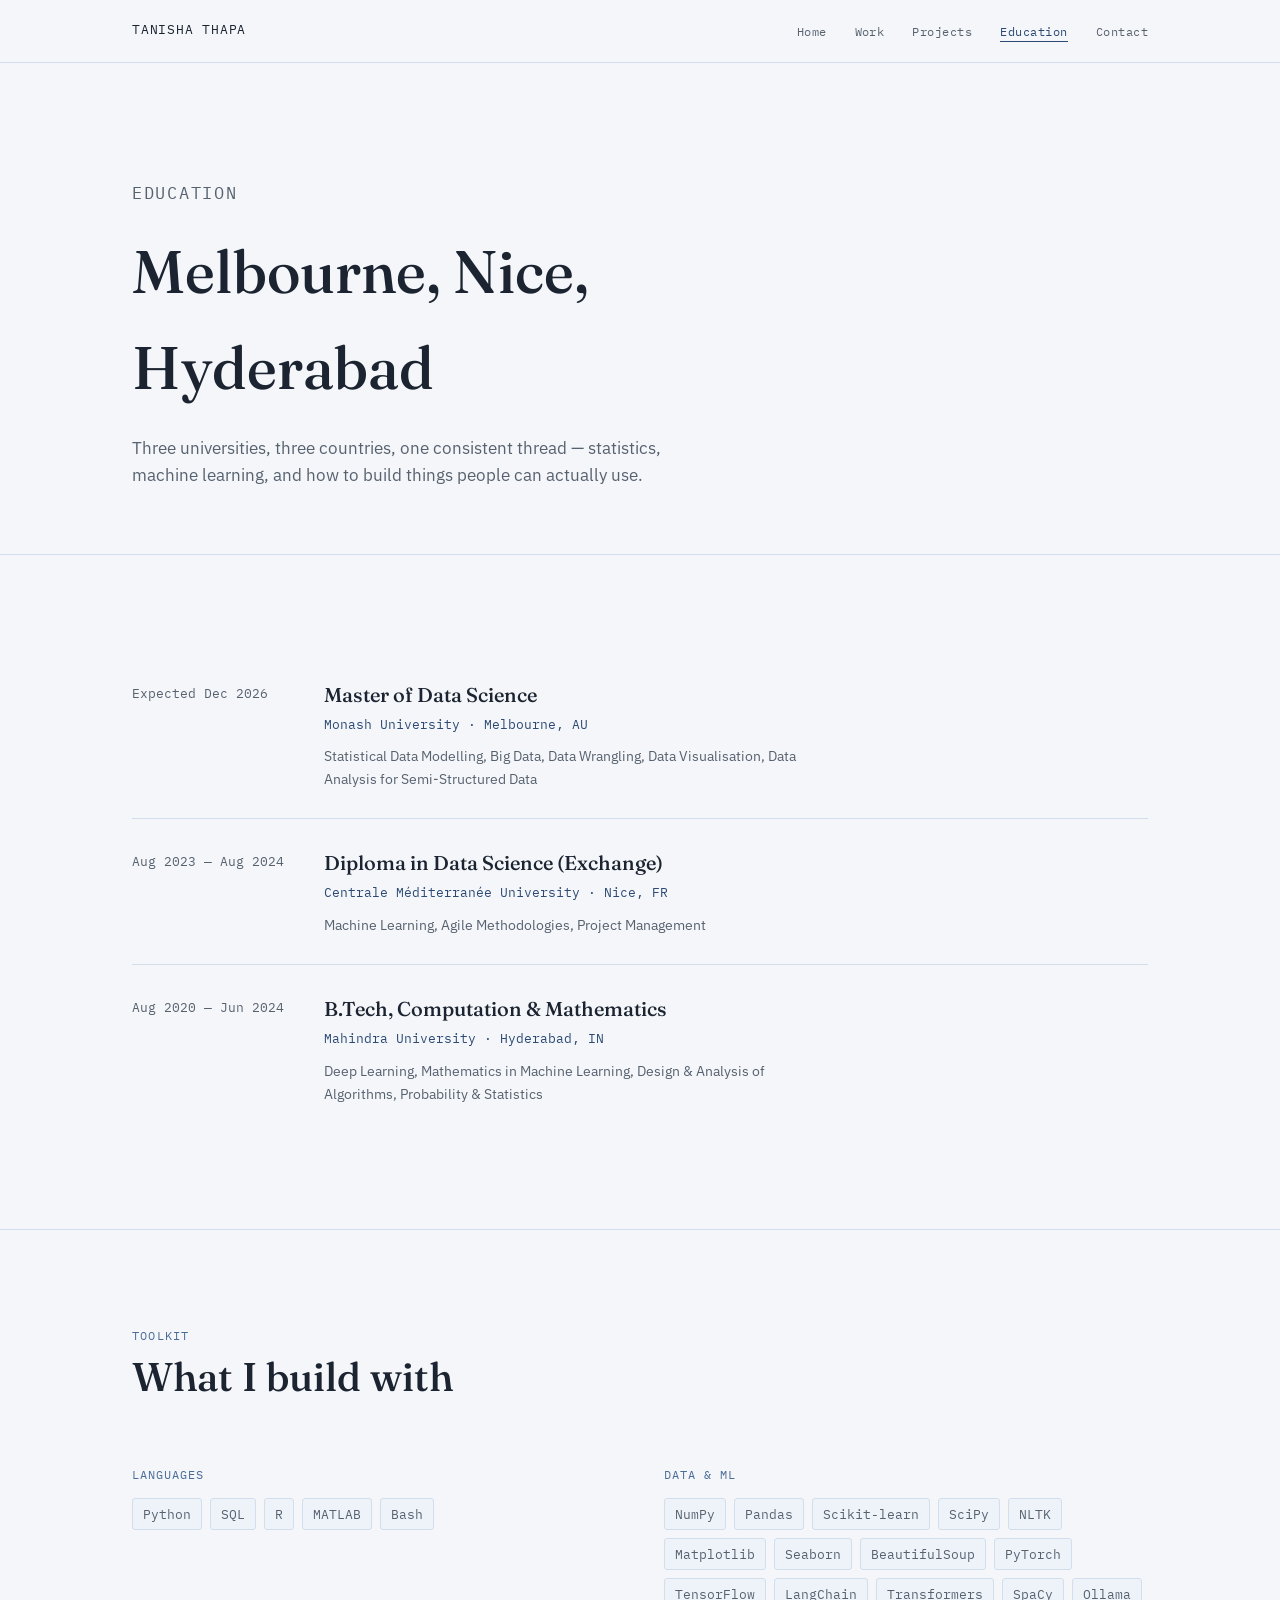
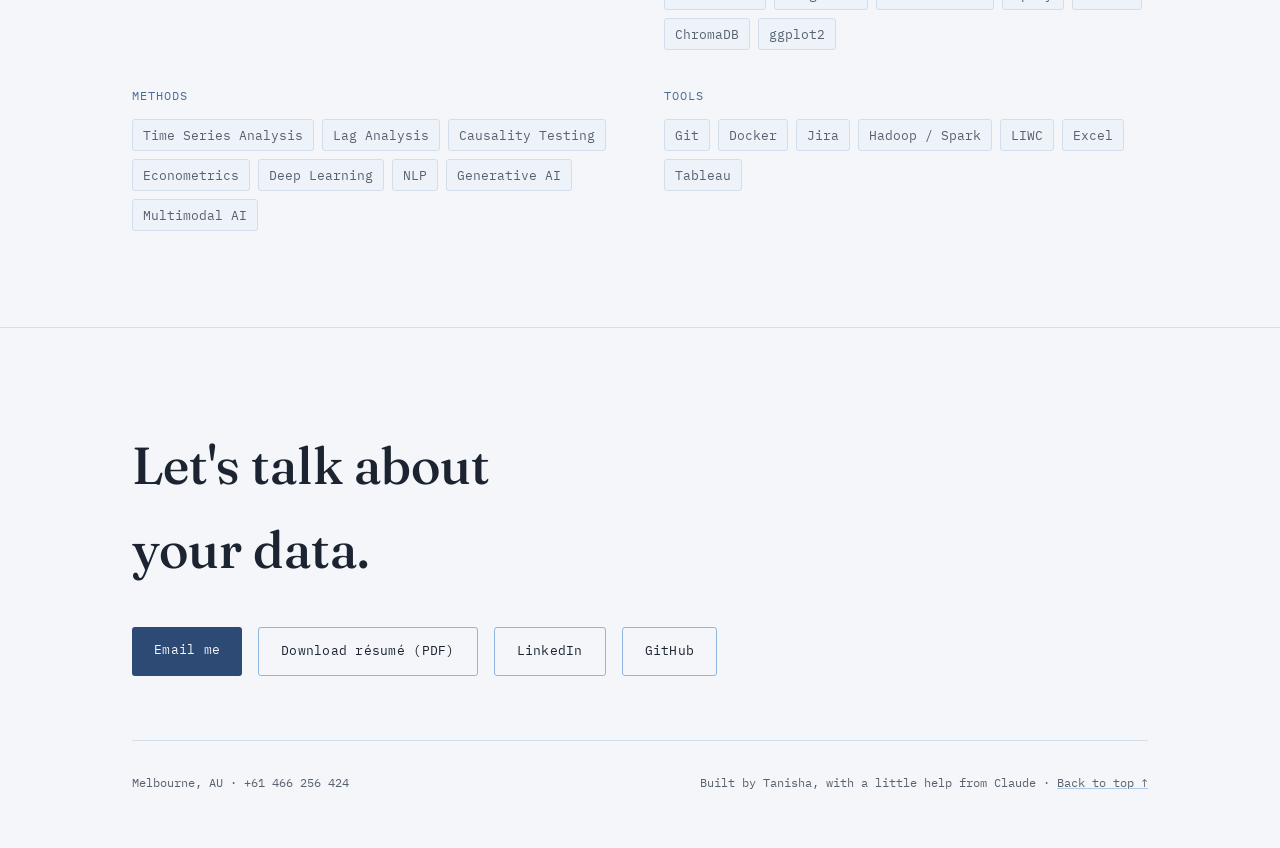
==== education.html @ 38a28767 "we makin changes" ====
<!DOCTYPE html>
<html lang="en">
<head>
<meta charset="UTF-8">
<meta name="viewport" content="width=device-width, initial-scale=1.0">
<title>Education — Tanisha Thapa</title>
<meta name="description" content="Education and technical toolkit of Tanisha Thapa: Monash University, Centrale Méditerranée University, and Mahindra University.">
<link rel="stylesheet" href="styles.css">
</head>
<body>

<header class="nav">
  <div class="nav-inner">
    <a href="index.html" class="nav-name">TANISHA THAPA</a>
    <ul class="nav-links">
      <li><a href="index.html">Home</a></li>
      <li><a href="work.html">Work</a></li>
      <li><a href="projects.html">Projects</a></li>
      <li><a href="education.html" class="active">Education</a></li>
      <li><a href="#contact">Contact</a></li>
    </ul>
  </div>
</header>

<main>

  <div class="page-header">
    <div class="wrap">
      <p class="section-tag reveal">Education</p>
      <h1 class="reveal">Melbourne, Nice, Hyderabad</h1>
      <p class="reveal">Three universities, three countries, one consistent thread — statistics, machine learning, and how to build things people can actually use.</p>
    </div>
  </div>

  <section style="border-top:none;">
    <div class="wrap">

      <div class="edu-item reveal">
        <div class="edu-dates">Expected Dec 2026</div>
        <div>
          <div class="edu-degree">Master of Data Science</div>
          <div class="edu-school">Monash University · Melbourne, AU</div>
          <p class="edu-courses">Statistical Data Modelling, Big Data, Data Wrangling, Data Visualisation, Data Analysis for Semi-Structured Data</p>
        </div>
      </div>

      <div class="edu-item reveal">
        <div class="edu-dates">Aug 2023 — Aug 2024</div>
        <div>
          <div class="edu-degree">Diploma in Data Science (Exchange)</div>
          <div class="edu-school">Centrale Méditerranée University · Nice, FR</div>
          <p class="edu-courses">Machine Learning, Agile Methodologies, Project Management</p>
        </div>
      </div>

      <div class="edu-item reveal">
        <div class="edu-dates">Aug 2020 — Jun 2024</div>
        <div>
          <div class="edu-degree">B.Tech, Computation &amp; Mathematics</div>
          <div class="edu-school">Mahindra University · Hyderabad, IN</div>
          <p class="edu-courses">Deep Learning, Mathematics in Machine Learning, Design &amp; Analysis of Algorithms, Probability &amp; Statistics</p>
        </div>
      </div>

    </div>
  </section>

  <section>
    <div class="wrap">
      <div class="section-head reveal">
        <div>
          <p class="section-tag">Toolkit</p>
          <h2 class="section-title">What I build with</h2>
        </div>
      </div>

      <div class="skill-groups reveal">
        <div>
          <p class="skill-group-title">Languages</p>
          <div class="tags">
            <span class="tag">Python</span><span class="tag">SQL</span><span class="tag">R</span><span class="tag">MATLAB</span><span class="tag">Bash</span>
          </div>
        </div>
        <div>
          <p class="skill-group-title">Data &amp; ML</p>
          <div class="tags">
            <span class="tag">NumPy</span><span class="tag">Pandas</span><span class="tag">Scikit-learn</span><span class="tag">SciPy</span><span class="tag">NLTK</span><span class="tag">Matplotlib</span><span class="tag">Seaborn</span><span class="tag">BeautifulSoup</span><span class="tag">PyTorch</span><span class="tag">TensorFlow</span><span class="tag">LangChain</span><span class="tag">Transformers</span><span class="tag">SpaCy</span><span class="tag">Ollama</span><span class="tag">ChromaDB</span><span class="tag">ggplot2</span>
          </div>
        </div>
        <div>
          <p class="skill-group-title">Methods</p>
          <div class="tags">
            <span class="tag">Time Series Analysis</span><span class="tag">Lag Analysis</span><span class="tag">Causality Testing</span><span class="tag">Econometrics</span><span class="tag">Deep Learning</span><span class="tag">NLP</span><span class="tag">Generative AI</span><span class="tag">Multimodal AI</span>
          </div>
        </div>
        <div>
          <p class="skill-group-title">Tools</p>
          <div class="tags">
            <span class="tag">Git</span><span class="tag">Docker</span><span class="tag">Jira</span><span class="tag">Hadoop / Spark</span><span class="tag">LIWC</span><span class="tag">Excel</span><span class="tag">Tableau</span>
          </div>
        </div>
      </div>
    </div>
  </section>

  <footer id="contact">
    <div class="wrap">
      <h2 class="footer-headline reveal">Let's talk about your data.</h2>
      <div class="footer-actions reveal">
        <a class="btn btn-primary" href="mailto:ttha0043@student.monash.edu">Email me</a>
        <a class="btn btn-ghost" href="Tanisha_Thapa_Resume.pdf" download>Download résumé (PDF)</a>
        <a class="btn btn-ghost" href="https://www.linkedin.com/in/tanisha-thapa-26b1b5231/" target="_blank" rel="noopener">LinkedIn</a>
        <a class="btn btn-ghost" href="https://github.com/dead-phoenix" target="_blank" rel="noopener">GitHub</a>
      </div>
      <div class="footer-bottom">
        <span>Melbourne, AU · +61 466 256 424</span>
        <span>Built by Tanisha, with a little help from Claude · <a href="#top">Back to top ↑</a></span>
      </div>
    </div>
  </footer>

</main>

<script src="script.js"></script>
</body>
</html>
---- styles.css ----
@import url('https://fonts.googleapis.com/css2?family=Fraunces:ital,opsz,wght@0,9..144,400;0,9..144,500;0,9..144,600;1,9..144,500&family=IBM+Plex+Sans:wght@400;500;600&family=IBM+Plex+Mono:wght@400;500&display=swap');

:root{
  --paper:#F4F6FA;
  --paper-dim:#E6EDF6;
  --card:#EEF3FA;
  --ink:#1B2430;
  --ink-soft:#57626F;
  --line:#D2DEEC;
  --signal:#2C4A73;
  --signal-soft:#4A6C99;
  --pastel:#AFCBEC;
  --pastel-deep:#8FB6E0;
  --amber:#C4791E;
  --amber-soft:#D99A46;
  --font-display:'Fraunces', serif;
  --font-body:'IBM Plex Sans', sans-serif;
  --font-mono:'IBM Plex Mono', monospace;
}

*{box-sizing:border-box; margin:0; padding:0;}
html{scroll-behavior:smooth;}
@media (prefers-reduced-motion: reduce){
  html{scroll-behavior:auto;}
  *{animation-duration:0.01ms !important; animation-iteration-count:1 !important; transition-duration:0.01ms !important;}
}

body{
  background:var(--paper);
  color:var(--ink);
  font-family:var(--font-body);
  line-height:1.6;
  -webkit-font-smoothing:antialiased;
  overflow-x:hidden;
}
a{color:inherit;}
.wrap{max-width:1080px; margin:0 auto; padding:0 32px;}

/* ---------- NAV ---------- */
header.nav{
  position:fixed; top:0; left:0; right:0; z-index:100;
  background:rgba(244,246,250,0.86);
  backdrop-filter:blur(8px);
  border-bottom:1px solid var(--line);
}
.nav-inner{
  max-width:1080px; margin:0 auto; padding:18px 32px;
  display:flex; align-items:center; justify-content:space-between;
}
.nav-name{
  font-family:var(--font-mono); font-size:13px; letter-spacing:0.06em; text-decoration:none;
}
.nav-links{display:flex; gap:28px; list-style:none;}
.nav-links a{
  font-family:var(--font-mono); font-size:12px; letter-spacing:0.04em;
  text-decoration:none; color:var(--ink-soft); position:relative; padding-bottom:3px;
}
.nav-links a:hover, .nav-links a:focus-visible{color:var(--signal);}
.nav-links a.active{color:var(--signal);}
.nav-links a::after{
  content:''; position:absolute; left:0; right:0; bottom:0; height:1px;
  background:var(--signal); transform:scaleX(0); transform-origin:left; transition:transform .25s ease;
}
.nav-links a:hover::after, .nav-links a.active::after{transform:scaleX(1);}
@media (max-width:680px){ .nav-links{gap:16px;} .nav-links li:nth-child(4){display:none;} }
@media (max-width:520px){ .nav-links li:nth-child(3){display:none;} }

/* ---------- HERO ---------- */
.hero{padding:168px 0 80px; position:relative;}
.eyebrow{
  font-family:var(--font-mono); font-size:12px; letter-spacing:0.12em; text-transform:uppercase;
  color:var(--signal-soft); margin-bottom:20px; display:flex; align-items:center; gap:10px;
}
.eyebrow::before{content:''; width:22px; height:1px; background:var(--signal-soft); display:inline-block;}
h1.headline{
  font-family:var(--font-display); font-weight:500; font-size:clamp(40px, 7vw, 78px);
  line-height:1.03; letter-spacing:-0.01em; max-width:16ch;
}
h1.headline em{font-style:italic; font-weight:500; color:var(--signal);}
.hero-sub{margin-top:28px; max-width:52ch; font-size:18px; color:var(--ink-soft);}
.hero-meta{
  margin-top:40px; display:flex; flex-wrap:wrap; gap:10px 28px;
  font-family:var(--font-mono); font-size:13px; color:var(--ink-soft);
}
.hero-meta span{display:flex; align-items:center; gap:8px;}
.hero-meta a{color:var(--signal); text-decoration:underline; text-decoration-color:var(--pastel); text-underline-offset:3px;}
.hero-meta a:hover{text-decoration-color:var(--signal);}

.signal-line{margin-top:64px; width:100%; height:auto; display:block;}
.signal-line path{
  fill:none; stroke:var(--signal); stroke-width:1.6; stroke-linecap:round; stroke-linejoin:round;
  stroke-dasharray:1400; stroke-dashoffset:1400; animation:draw 2.4s ease forwards .3s;
}
.signal-line .seam{fill:var(--pastel-deep); opacity:0; animation:fadeIn .6s ease forwards;}
@keyframes draw{ to{stroke-dashoffset:0;} }
@keyframes fadeIn{ to{opacity:1;} }

/* ---------- PAGE HEADER (for non-home pages) ---------- */
.page-header{padding:160px 0 64px; border-bottom:1px solid var(--line);}
.page-header .section-tag{margin-bottom:16px;}
.page-header h1{
  font-family:var(--font-display); font-weight:500; font-size:clamp(36px, 6vw, 60px); max-width:18ch;
}
.page-header p{margin-top:20px; max-width:56ch; color:var(--ink-soft); font-size:17px;}

/* ---------- SECTION SCAFFOLDING ---------- */
section{padding:96px 0; border-top:1px solid var(--line);}
section:first-of-type{border-top:none;}
.section-head{
  display:flex; justify-content:space-between; align-items:baseline; flex-wrap:wrap;
  gap:12px; margin-bottom:56px;
}
.section-tag{
  font-family:var(--font-mono); font-size:12px; letter-spacing:0.1em; text-transform:uppercase;
  color:var(--signal-soft);
}
.section-title{font-family:var(--font-display); font-size:clamp(28px, 3.4vw, 40px); font-weight:500;}
.section-note{
  font-family:var(--font-mono); font-size:12.5px; color:var(--ink-soft); max-width:32ch; text-align:right;
}
@media (max-width:680px){ .section-note{text-align:left;} }

.reveal{opacity:0; transform:translateY(18px); transition:opacity .6s ease, transform .6s ease;}
.reveal.in{opacity:1; transform:translateY(0);}

/* ---------- TEASER CARDS (home page) ---------- */
.teaser-grid{
  display:grid; grid-template-columns:repeat(3,1fr); gap:1px;
  background:var(--line); border:1px solid var(--line);
}
@media (max-width:800px){ .teaser-grid{grid-template-columns:1fr;} }
.teaser-card{
  background:var(--paper); padding:36px 28px; display:flex; flex-direction:column;
  min-height:240px; text-decoration:none; color:var(--ink); transition:background .2s ease;
}
.teaser-card:hover{background:var(--card);}
.teaser-num{font-family:var(--font-mono); font-size:12px; color:var(--signal-soft); margin-bottom:16px;}
.teaser-title{font-family:var(--font-display); font-size:22px; font-weight:500; margin-bottom:12px;}
.teaser-card p{color:var(--ink-soft); font-size:14.5px; flex-grow:1;}
.teaser-link{
  font-family:var(--font-mono); font-size:12px; letter-spacing:0.04em; color:var(--signal);
  margin-top:20px; display:inline-flex; align-items:center; gap:6px;
}

/* ---------- EXPERIENCE ---------- */
.role{display:grid; grid-template-columns:160px 1fr; gap:32px; padding:32px 0; border-top:1px solid var(--line);}
.role:first-of-type{border-top:none;}
.role-dates{font-family:var(--font-mono); font-size:12.5px; color:var(--ink-soft); padding-top:4px;}
.role-title{font-family:var(--font-display); font-size:23px; font-weight:500;}
.role-org{font-family:var(--font-mono); font-size:13px; color:var(--signal); margin-top:4px; margin-bottom:16px;}
.role p{color:var(--ink-soft); max-width:62ch; margin-bottom:10px;}
.role p:last-child{margin-bottom:0;}
.stat-inline{
  font-family:var(--font-mono); color:var(--ink); background:var(--card);
  padding:1px 6px; border-radius:3px; font-size:0.92em;
}
@media (max-width:680px){ .role{grid-template-columns:1fr;} }

/* ---------- PROJECTS ---------- */
.project{border-top:1px solid var(--line); padding:44px 0; display:grid; grid-template-columns:1fr 300px; gap:48px;}
.project:first-of-type{border-top:none;}
@media (max-width:800px){ .project{grid-template-columns:1fr;} }
.project-year{font-family:var(--font-mono); font-size:12px; color:var(--signal-soft); letter-spacing:0.08em;}
.project-title{font-family:var(--font-display); font-size:28px; font-weight:500; margin-top:8px; margin-bottom:4px;}
.project-kind{font-family:var(--font-mono); font-size:12.5px; color:var(--ink-soft); margin-bottom:18px;}
.project p{color:var(--ink-soft); max-width:60ch; margin-bottom:12px;}
.project-link{
  font-family:var(--font-mono); font-size:12.5px; color:var(--signal); display:inline-flex;
  align-items:center; gap:6px; margin-top:8px; text-decoration:underline; text-decoration-color:var(--pastel);
}
.project-link:hover{text-decoration-color:var(--signal);}
.stat-block{display:flex; flex-direction:column; gap:20px;}
.stat{border-left:2px solid var(--pastel-deep); padding-left:16px;}
.stat .num{font-family:var(--font-mono); font-size:22px; color:var(--signal); display:block;}
.stat .label{font-size:13px; color:var(--ink-soft); margin-top:2px; display:block;}

/* ---------- NOTES ---------- */
.notes-grid{display:grid; grid-template-columns:repeat(3,1fr); gap:1px; background:var(--line); border:1px solid var(--line);}
@media (max-width:800px){ .notes-grid{grid-template-columns:1fr;} }
.note-card{background:var(--paper); padding:32px 28px; display:flex; flex-direction:column; min-height:220px;}
.note-num{font-family:var(--font-mono); font-size:12px; color:var(--signal-soft); margin-bottom:16px;}
.note-title{font-family:var(--font-display); font-size:20px; font-weight:500; margin-bottom:12px;}
.note-card p{color:var(--ink-soft); font-size:14.5px; flex-grow:1;}
.note-status{
  font-family:var(--font-mono); font-size:11px; letter-spacing:0.06em; text-transform:uppercase;
  color:var(--ink-soft); margin-top:20px; opacity:0.7;
}

/* ---------- EDUCATION ---------- */
.edu-item{display:grid; grid-template-columns:160px 1fr; gap:32px; padding:28px 0; border-top:1px solid var(--line);}
.edu-item:first-of-type{border-top:none;}
@media (max-width:680px){ .edu-item{grid-template-columns:1fr;} }
.edu-dates{font-family:var(--font-mono); font-size:12.5px; color:var(--ink-soft); padding-top:4px;}
.edu-degree{font-family:var(--font-display); font-size:20px; font-weight:500;}
.edu-school{font-family:var(--font-mono); font-size:13px; color:var(--signal); margin:4px 0 10px;}
.edu-courses{color:var(--ink-soft); font-size:14px; max-width:60ch;}

/* ---------- SKILLS ---------- */
.skill-groups{display:grid; grid-template-columns:repeat(2, 1fr); gap:36px 48px;}
@media (max-width:680px){ .skill-groups{grid-template-columns:1fr;} }
.skill-group-title{
  font-family:var(--font-mono); font-size:12px; letter-spacing:0.08em; text-transform:uppercase;
  color:var(--signal-soft); margin-bottom:14px;
}
.tags{display:flex; flex-wrap:wrap; gap:8px;}
.tag{
  font-family:var(--font-mono); font-size:12.5px; border:1px solid var(--line);
  background:var(--card); padding:5px 10px; border-radius:3px; color:var(--ink-soft);
}

/* ---------- CONTACT / FOOTER ---------- */
footer{padding:96px 0 56px; border-top:1px solid var(--line);}
.footer-headline{
  font-family:var(--font-display); font-size:clamp(30px, 5vw, 52px); font-weight:500;
  max-width:14ch; margin-bottom:36px;
}
.footer-actions{display:flex; flex-wrap:wrap; gap:16px; margin-bottom:64px;}
.btn{
  font-family:var(--font-mono); font-size:13px; text-decoration:none; padding:13px 22px;
  border-radius:3px; display:inline-block; letter-spacing:0.02em;
}
.btn-primary{background:var(--signal); color:var(--paper);}
.btn-primary:hover{background:var(--signal-soft);}
.btn-ghost{border:1px solid var(--pastel-deep); color:var(--ink);}
.btn-ghost:hover{background:var(--pastel); border-color:var(--pastel);}
.footer-bottom{
  display:flex; justify-content:space-between; align-items:center; flex-wrap:wrap; gap:16px;
  font-family:var(--font-mono); font-size:12px; color:var(--ink-soft);
  padding-top:32px; border-top:1px solid var(--line);
}
.footer-bottom a{text-decoration:underline; text-decoration-color:var(--pastel);}
.footer-bottom a:hover{color:var(--signal); text-decoration-color:var(--signal);}

a:focus-visible, button:focus-visible{outline:2px solid var(--signal); outline-offset:3px;}
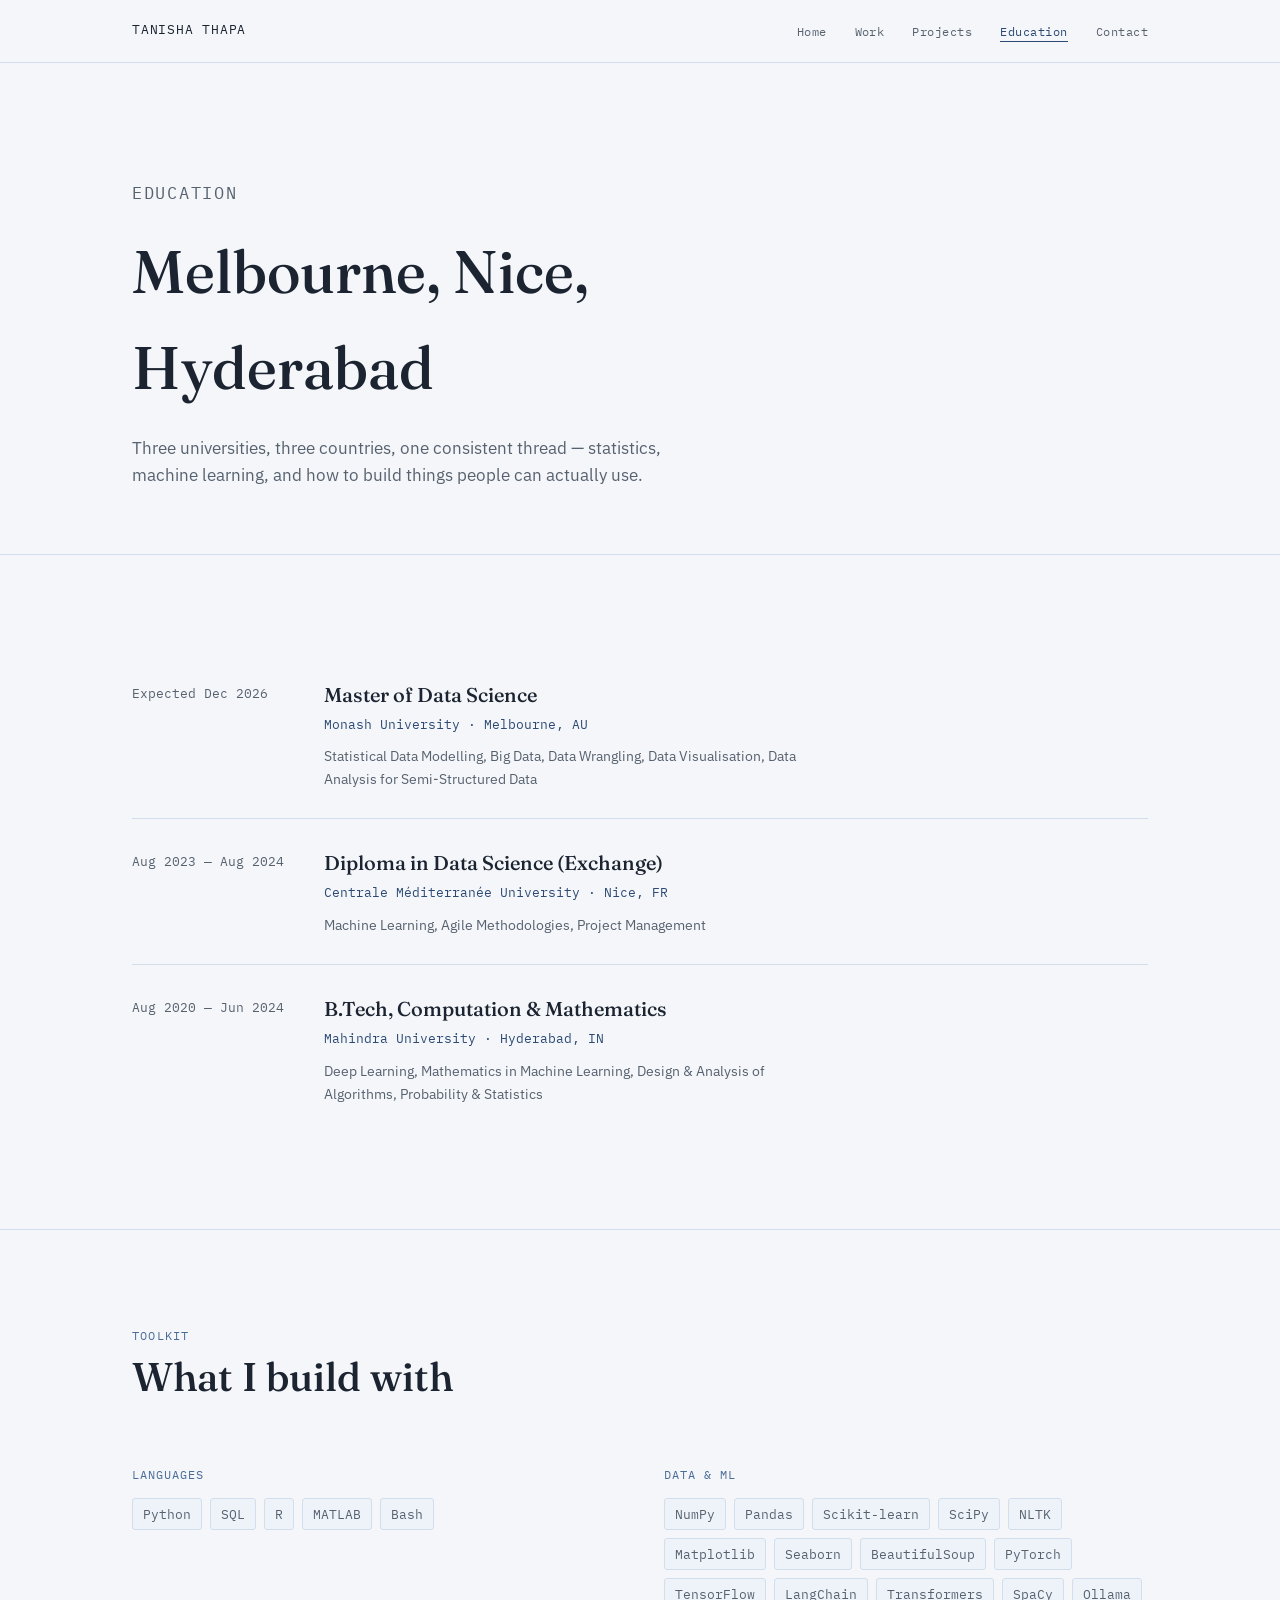
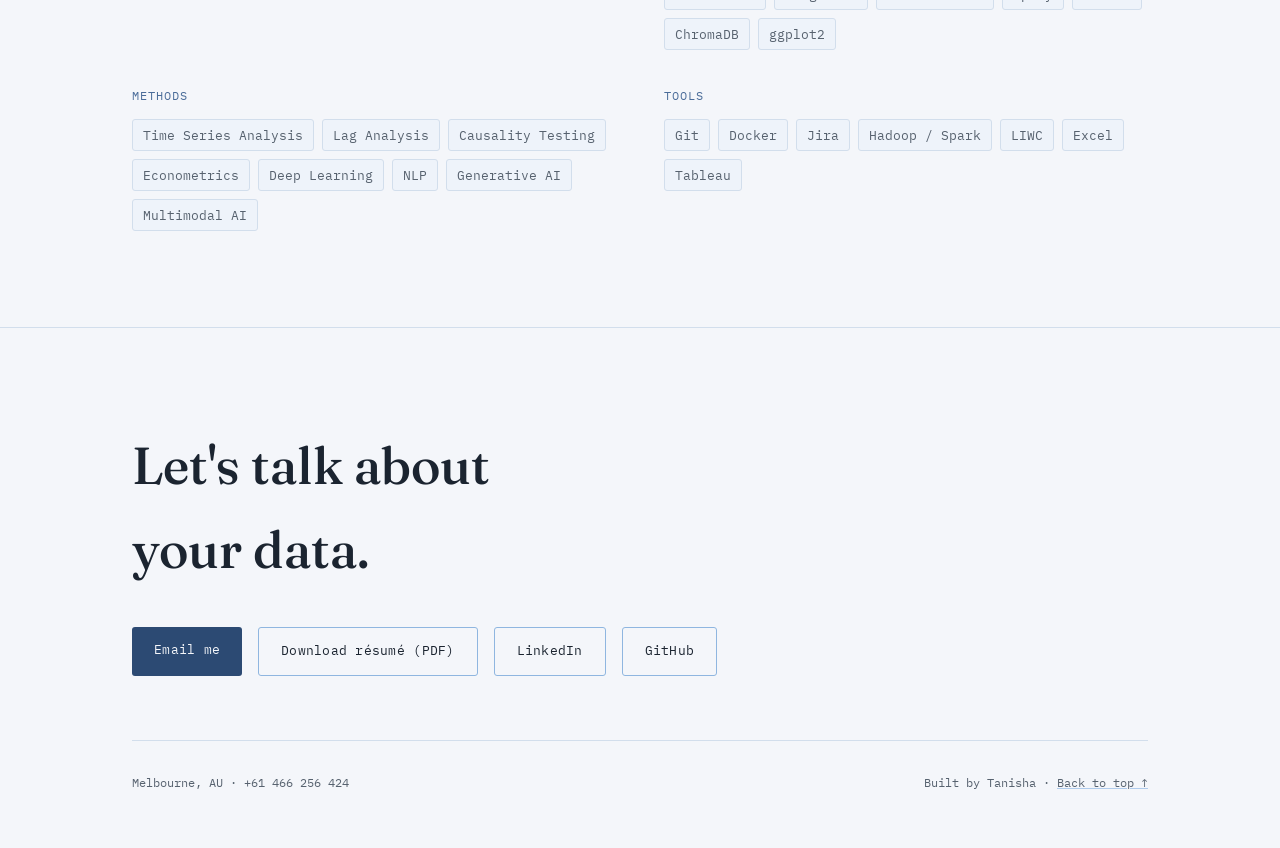
==== commit 0630c2a1: "added location to work" ====
--- a/education.html
+++ b/education.html
@@ -114,7 +114,7 @@
       </div>
       <div class="footer-bottom">
         <span>Melbourne, AU · +61 466 256 424</span>
-        <span>Built by Tanisha, with a little help from Claude · <a href="#top">Back to top ↑</a></span>
+        <span>Built by Tanisha · <a href="#top">Back to top ↑</a></span>
       </div>
     </div>
   </footer>
--- a/styles.css
+++ b/styles.css
@@ -147,7 +147,9 @@
 .role:first-of-type{border-top:none;}
 .role-dates{font-family:var(--font-mono); font-size:12.5px; color:var(--ink-soft); padding-top:4px;}
 .role-title{font-family:var(--font-display); font-size:23px; font-weight:500;}
-.role-org{font-family:var(--font-mono); font-size:13px; color:var(--signal); margin-top:4px; margin-bottom:16px;}
+/*.role-org{font-family:var(--font-mono); font-size:13px; color:var(--signal); margin-top:4px; margin-bottom:16px;}*/
+.role-org{font-family:var(--font-mono); font-size:13px; color:var(--signal); margin-top:4px; margin-bottom:4px;}
+.role-loc{font-family:var(--font-mono); font-size:13px; color:var(--ink-soft); margin-bottom:16px;}
 .role p{color:var(--ink-soft); max-width:62ch; margin-bottom:10px;}
 .role p:last-child{margin-bottom:0;}
 .stat-inline{
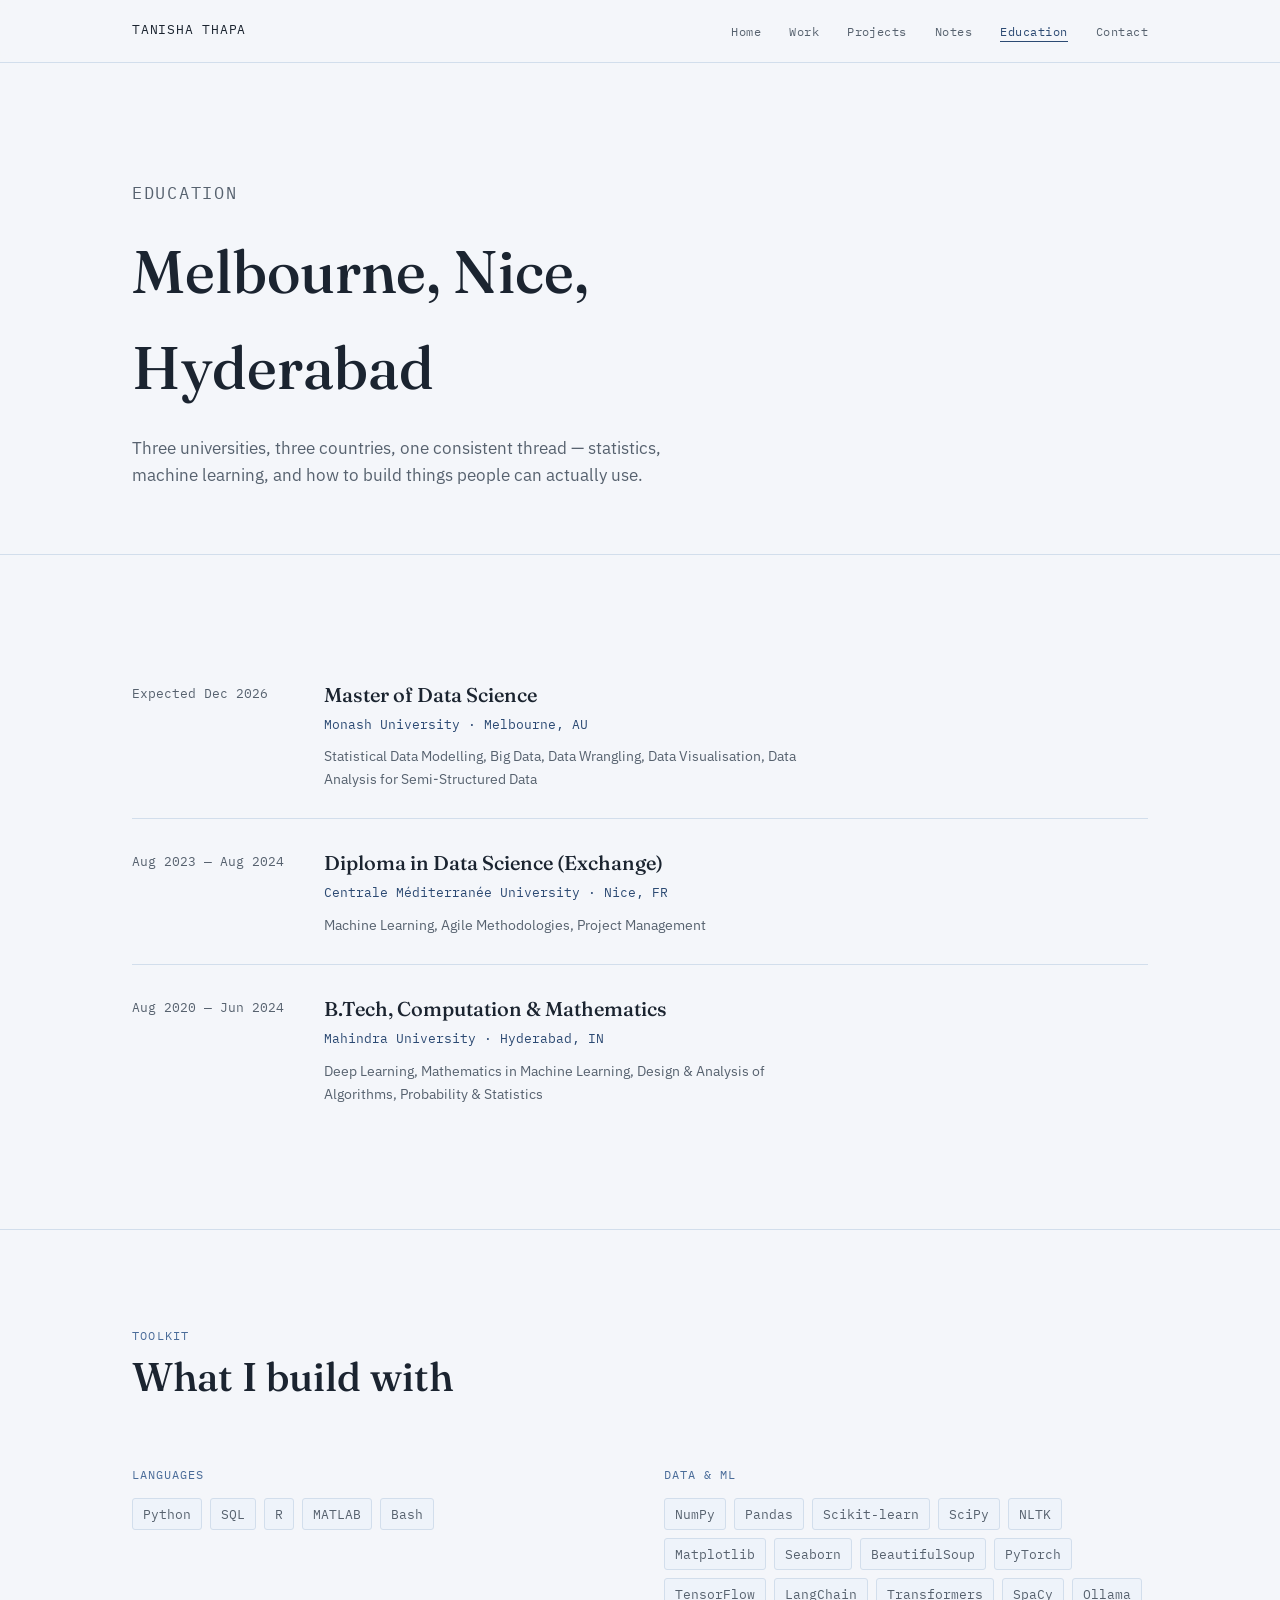
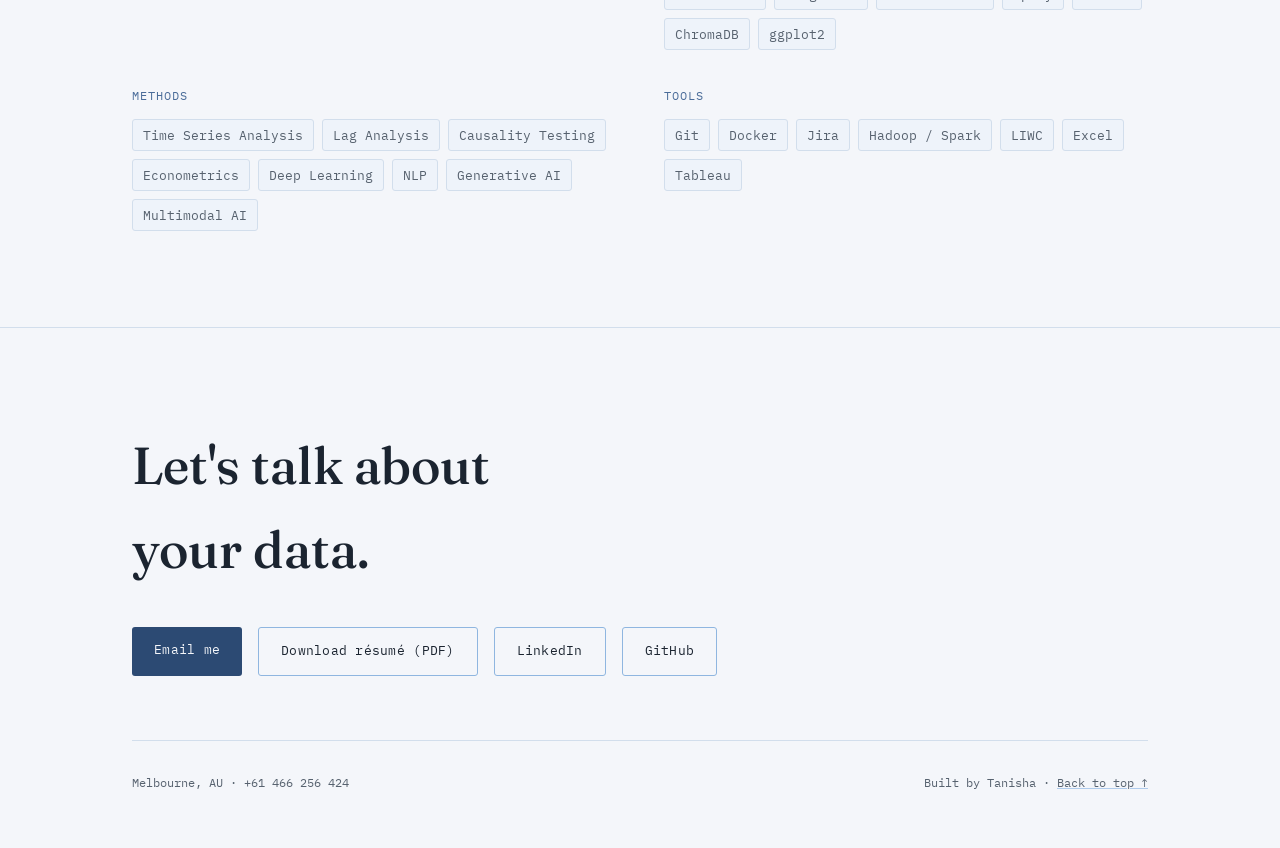
==== commit a7b3a341: "added notes link to other pages" ====
--- a/education.html
+++ b/education.html
@@ -16,6 +16,7 @@
       <li><a href="index.html">Home</a></li>
       <li><a href="work.html">Work</a></li>
       <li><a href="projects.html">Projects</a></li>
+      <li><a href="notes.html">Notes</a></li>
       <li><a href="education.html" class="active">Education</a></li>
       <li><a href="#contact">Contact</a></li>
     </ul>
--- a/styles.css
+++ b/styles.css
@@ -148,8 +148,8 @@
 .role-dates{font-family:var(--font-mono); font-size:12.5px; color:var(--ink-soft); padding-top:4px;}
 .role-title{font-family:var(--font-display); font-size:23px; font-weight:500;}
 /*.role-org{font-family:var(--font-mono); font-size:13px; color:var(--signal); margin-top:4px; margin-bottom:16px;}*/
-.role-org{font-family:var(--font-mono); font-size:13px; color:var(--signal); margin-top:4px; margin-bottom:4px;}
-.role-loc{font-family:var(--font-mono); font-size:13px; color:var(--ink-soft); margin-bottom:16px;}
+.role-org{font-family:var(--font-mono); font-size:13px; color:var(--signal); margin-top:4px;}
+.role-loc{font-family:var(--font-mono); font-size:13px; color:var(--signal); margin-bottom:16px;}
 .role p{color:var(--ink-soft); max-width:62ch; margin-bottom:10px;}
 .role p:last-child{margin-bottom:0;}
 .stat-inline{
@@ -177,15 +177,93 @@
 .stat .label{font-size:13px; color:var(--ink-soft); margin-top:2px; display:block;}
 
 /* ---------- NOTES ---------- */
-.notes-grid{display:grid; grid-template-columns:repeat(3,1fr); gap:1px; background:var(--line); border:1px solid var(--line);}
+.notes-grid{display:grid; grid-template-columns:repeat(3,1fr); gap:1px; background:var(--line); border:1px solid var(--line); margin-top:56px;}
 @media (max-width:800px){ .notes-grid{grid-template-columns:1fr;} }
-.note-card{background:var(--paper); padding:32px 28px; display:flex; flex-direction:column; min-height:220px;}
+.note-card {background: var(--paper); padding: 32px 28px; display: flex; flex-direction: column; min-height: 220px; text-decoration: none; color: inherit;
+transition:
+    background .25s ease,
+    transform .25s ease;
+}
+.note-card:hover {background: var(--card); transform: translateY(-3px);}
+.note-card:focus-visible {outline: 2px solid var(--signal); outline-offset: -2px;}
 .note-num{font-family:var(--font-mono); font-size:12px; color:var(--signal-soft); margin-bottom:16px;}
+.note-topic{font-family:var(--font-mono); font-size:11px; letter-spacing:.08em;
+  text-transform:uppercase; color:var(--signal-soft); margin-bottom:14px;
+}
 .note-title{font-family:var(--font-display); font-size:20px; font-weight:500; margin-bottom:12px;}
 .note-card p{color:var(--ink-soft); font-size:14.5px; flex-grow:1;}
 .note-status{
-  font-family:var(--font-mono); font-size:11px; letter-spacing:0.06em; text-transform:uppercase;
-  color:var(--ink-soft); margin-top:20px; opacity:0.7;
+  font-family:var(--font-mono); font-size:12px; color:var(--signal); margin-top:auto; letter-spacing:.04em; opacity:1;}
+
+/* ---------- ARTICLE PAGES ---------- */
+
+.article-page{padding-top:160px; padding-bottom:100px;}
+.back-link{display:inline-block; margin-bottom:28px; font-family:var(--font-mono); font-size:12px;
+  color:var(--signal); text-decoration:none;}
+.back-link:hover{text-decoration:underline;}
+.article-title{  font-family:var(--font-display); font-size:clamp(38px, 6vw, 58px); font-weight:500; line-height:1.08;
+  letter-spacing:-0.01em; max-width:14ch; margin:16px 0;}
+.article-subtitle{max-width:60ch; font-size:19px; line-height:1.7;
+  color:var(--ink-soft); margin-bottom:24px;}
+.article-meta{font-family:var(--font-mono); font-size:12px;
+  color:var(--ink-soft); margin-bottom:56px;}
+.article-summary{background:var(--card); border-left:4px solid var(--pastel-deep);
+  padding:28px 32px; margin-bottom:64px;}
+.article-summary h3{font-family:var(--font-display); font-size:24px; font-weight:500; margin-bottom:16px;}
+.article-summary ul{padding-left:22px;}
+.article-summary li{margin-bottom:10px; color:var(--ink-soft);}
+.article-content{max-width:760px;}
+.article-content h2{font-family:var(--font-display); font-size:34px; font-weight:500; line-height:1.2;
+  margin-top:72px; margin-bottom:18px;}
+.article-content h3{font-family:var(--font-display); font-size:24px; font-weight:500; line-height:1.3;
+  margin-top:40px; margin-bottom:14px;}
+.article-content p{font-size:17px; line-height:1.85; color:var(--ink-soft); margin-bottom:22px;}
+.article-content ul{margin:24px 0; padding-left:28px;}
+.article-content li{ margin-bottom:12px; color:var(--ink-soft); line-height:1.8;}
+.article-content strong{ color:var(--ink);}
+.article-content em{ color:var(--signal); font-style:italic;}
+.article-content hr{ border:none; border-top:1px solid var(--line); margin:64px 0;}
+.article-content code{ font-family:var(--font-mono); font-size:0.92em; background:var(--card);
+  padding:2px 6px; border-radius:3px;}
+
+@media (max-width:768px){
+
+  .article-page{
+    padding-top:130px;
+    padding-bottom:80px;
+  }
+
+  .article-title{
+    font-size:40px;
+    max-width:none;
+  }
+
+  .article-subtitle{
+    font-size:17px;
+  }
+
+  .article-summary{
+    padding:24px;
+  }
+
+  .article-content{
+    max-width:100%;
+  }
+
+  .article-content h2{
+    font-size:28px;
+    margin-top:56px;
+  }
+
+  .article-content h3{
+    font-size:22px;
+  }
+
+  .article-content p,
+  .article-content li{
+    font-size:16px;
+  }
+
 }
 
 /* ---------- EDUCATION ---------- */
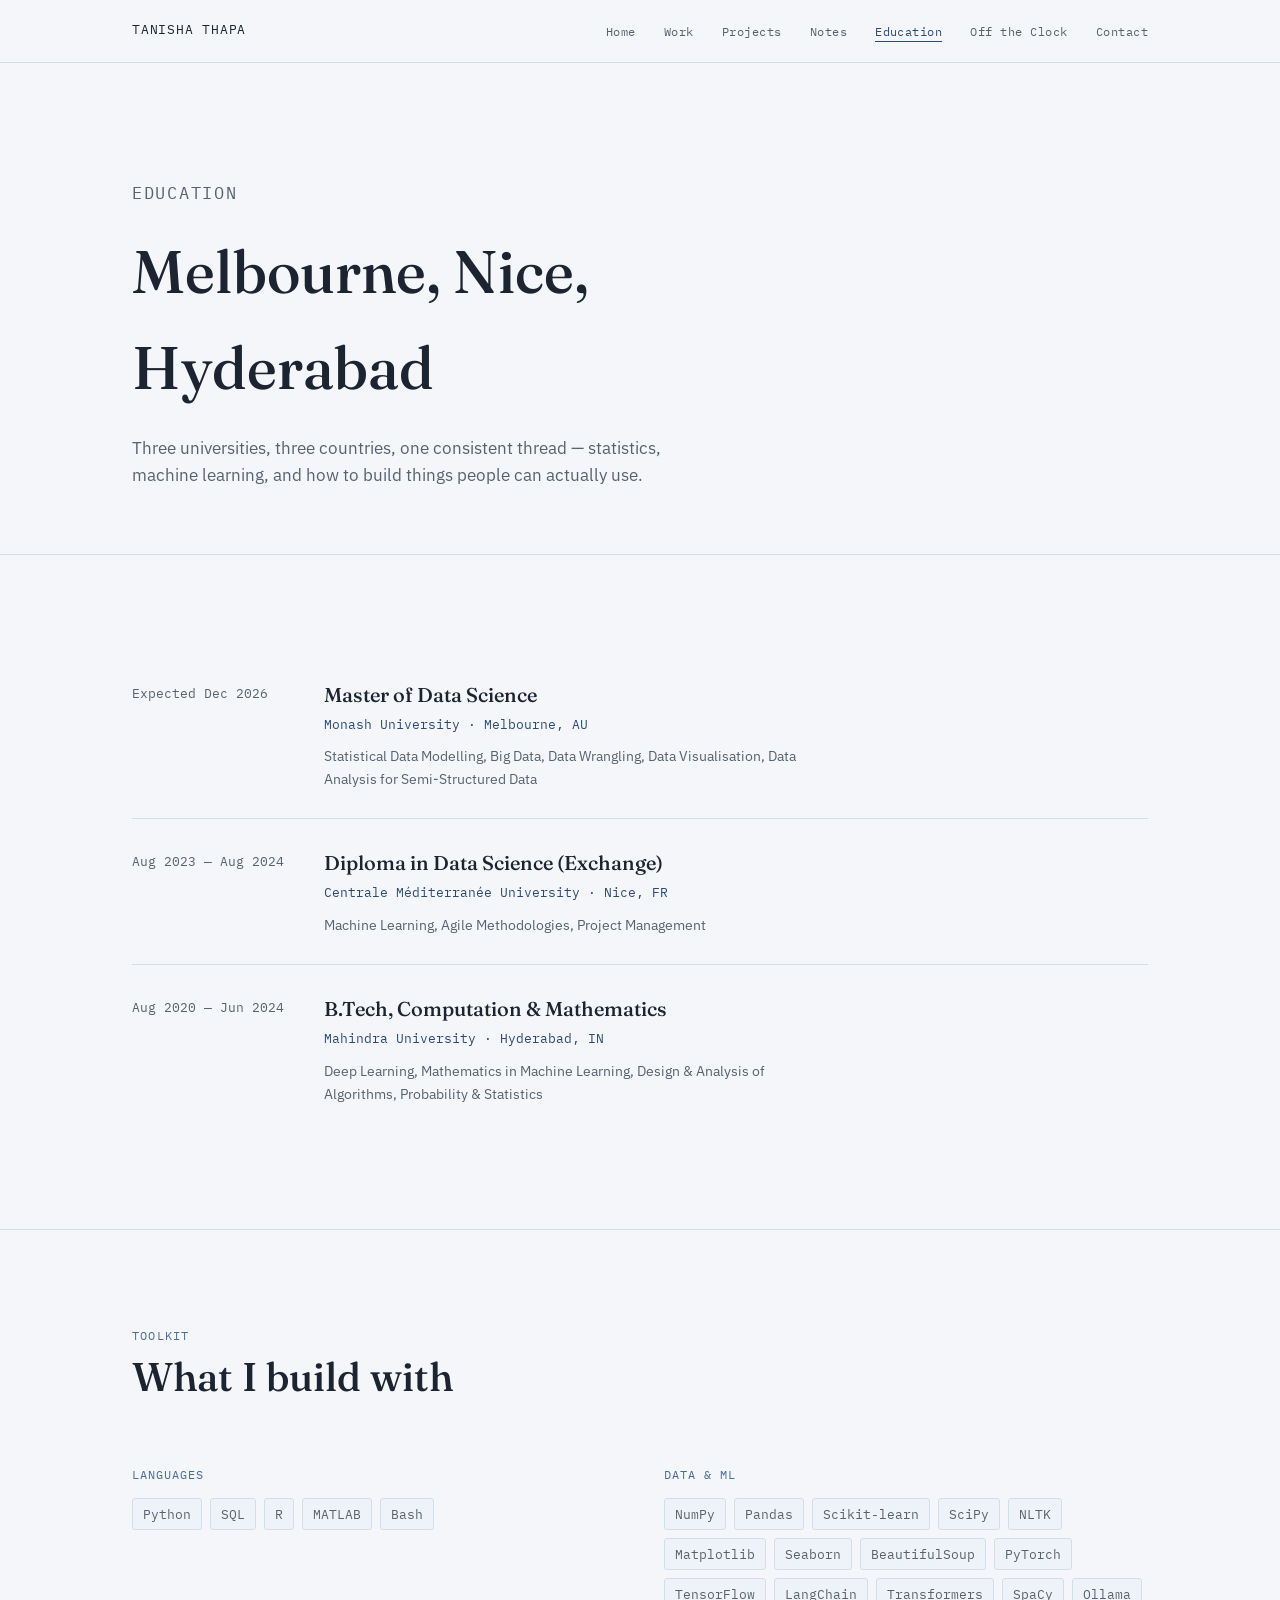
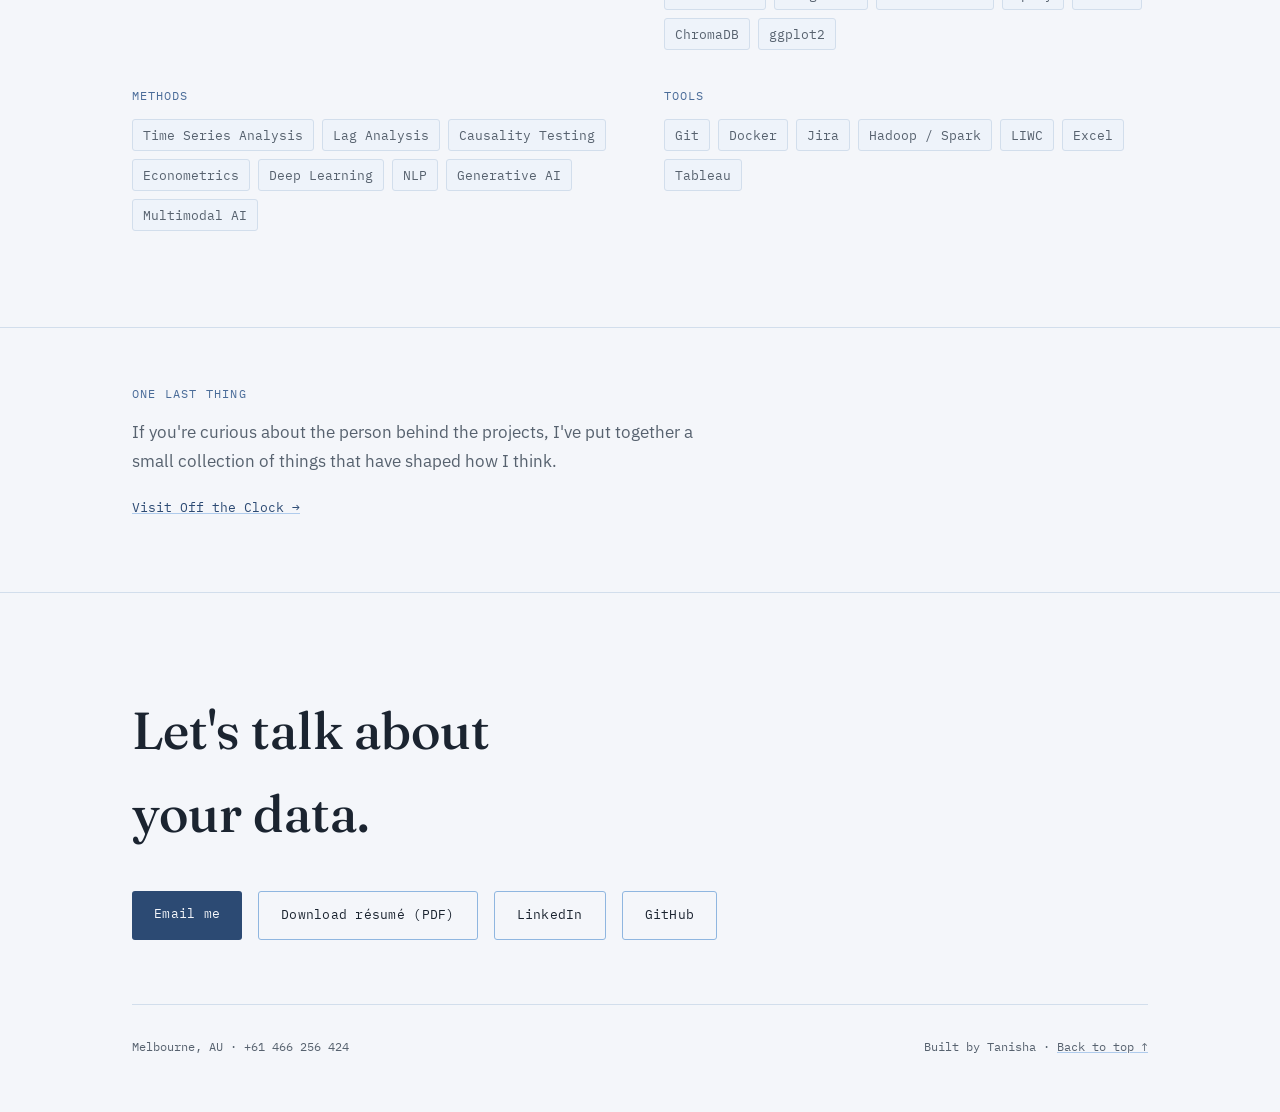
==== commit f802b27e: "Off the clock section" ====
--- a/education.html
+++ b/education.html
@@ -18,6 +18,7 @@
       <li><a href="projects.html">Projects</a></li>
       <li><a href="notes.html">Notes</a></li>
       <li><a href="education.html" class="active">Education</a></li>
+      <li><a href="off-the-clock.html" >Off the Clock</a></li>
       <li><a href="#contact">Contact</a></li>
     </ul>
   </div>
@@ -104,6 +105,23 @@
     </div>
   </section>
 
+  <section class="offclock-note reveal">
+  <div class="wrap">
+
+    <p class="section-tag">One last thing</p>
+
+    <p class="offclock-note-text">
+      If you're curious about the person behind the projects, I've put together
+      a small collection of things that have shaped how I think.
+    </p>
+
+    <a href="off-the-clock.html" class="project-link">
+      Visit Off the Clock →
+    </a>
+
+  </div>
+</section>
+
   <footer id="contact">
     <div class="wrap">
       <h2 class="footer-headline reveal">Let's talk about your data.</h2>
--- a/styles.css
+++ b/styles.css
@@ -62,6 +62,7 @@
   background:var(--signal); transform:scaleX(0); transform-origin:left; transition:transform .25s ease;
 }
 .nav-links a:hover::after, .nav-links a.active::after{transform:scaleX(1);}
+@media (max-width:860px){ .nav-links li:nth-child(6){display:none;} }
 @media (max-width:680px){ .nav-links{gap:16px;} .nav-links li:nth-child(4){display:none;} }
 @media (max-width:520px){ .nav-links li:nth-child(3){display:none;} }
 
@@ -116,19 +117,117 @@
 }
 .section-title{font-family:var(--font-display); font-size:clamp(28px, 3.4vw, 40px); font-weight:500;}
 .section-note{
-  font-family:var(--font-mono); font-size:12.5px; color:var(--ink-soft); max-width:32ch; text-align:right;
+  margin-top:18px;
+  max-width:65ch;
+
+  font-family:var(--font-body);
+  font-size:17px;
+  line-height:1.7;
+  color:var(--ink-soft);
 }
 @media (max-width:680px){ .section-note{text-align:left;} }
 
 .reveal{opacity:0; transform:translateY(18px); transition:opacity .6s ease, transform .6s ease;}
 .reveal.in{opacity:1; transform:translateY(0);}
 
+/* ---------- OFF THE CLOCK NOTE ---------- */
+.offclock-note{
+  padding:56px 0 72px;
+  border-top:1px solid var(--line);
+}
+
+.offclock-note .wrap{
+  max-width:1080px;
+}
+
+.offclock-note-text{
+  max-width:58ch;
+  margin:14px 0 12px;
+
+  color:var(--ink-soft);
+  font-size:17px;
+  line-height:1.75;
+}
+
+/* ---------- OFF THE CLOCK ---------- */
+.clock-row{
+  display:grid; grid-template-columns:1fr 1fr; gap:56px; align-items:start;
+  padding:64px 0; border-top:1px solid var(--line);
+}
+.clock-row:first-of-type{border-top:none;}
+.clock-row.reverse .clock-text{order:2;}
+.clock-row.reverse .clock-photos{order:1;}
+@media (max-width:800px){
+  .clock-row{grid-template-columns:1fr; gap:28px; padding:48px 0;}
+  .clock-row.reverse .clock-text{order:1;}
+  .clock-row.reverse .clock-photos{order:2;}
+}
+.clock-text .section-tag{margin-bottom:14px;}
+.clock-text h2{
+  font-family:var(--font-display); font-size:clamp(24px, 2.6vw, 32px); font-weight:500;
+  margin-bottom:18px; line-height:1.2;
+}
+.clock-text p{color:var(--ink-soft); font-size:16px; line-height:1.8; max-width:52ch;}
+.clock-text p + p{margin-top:16px;}
+
+.photo-grid{display:grid; grid-template-columns:repeat(2,1fr); gap:12px;}
+.photo-grid img{width:100%; height:100%; object-fit:cover; display:block; border-radius:4px; border:1px solid var(--line);}
+.photo-placeholder{
+  aspect-ratio:4/5; border:1px dashed var(--pastel-deep); border-radius:4px;
+  display:flex; align-items:center; justify-content:center; text-align:center; padding:16px;
+  background:var(--card); font-family:var(--font-mono); font-size:11.5px; color:var(--ink-soft);
+}
+
+/* ---------- CAROUSEL ---------- */
+.carousel{max-width:360px;}
+@media (max-width:800px){ .carousel{max-width:320px; margin:0 auto;} }
+.carousel-slide{display:none;}
+.carousel-slide.active{display:block;}
+.carousel-slide img{
+  width:100%; aspect-ratio:4/5; object-fit:cover; display:block;
+  border-radius:4px; border:1px solid var(--line);
+}
+.carousel-slide .photo-placeholder{width:100%; margin:0;}
+.carousel-caption{
+  margin-top:14px; font-family:var(--font-mono); font-size:12.5px;
+  color:var(--ink-soft); text-align:center;
+}
+.carousel-nav{
+  display:flex; align-items:center; justify-content:center; gap:18px; margin-top:18px;
+}
+.carousel-btn{
+  width:34px; height:34px; border-radius:50%; border:1px solid var(--pastel-deep);
+  background:var(--paper); display:flex; align-items:center; justify-content:center;
+  cursor:pointer; font-family:var(--font-mono); font-size:14px; color:var(--ink);
+  transition:background .2s ease;
+}
+.carousel-btn:hover{background:var(--pastel);}
+.carousel-btn:focus-visible{outline:2px solid var(--signal); outline-offset:2px;}
+.carousel-counter{
+  font-family:var(--font-mono); font-size:12px; color:var(--ink-soft);
+  min-width:34px; text-align:center;
+}
+
+/* ---------- ABOUT / PORTRAIT ---------- */
+.about-grid{
+  display:grid; grid-template-columns:1fr 320px; gap:56px; align-items:center;
+}
+@media (max-width:800px){
+  .about-grid{grid-template-columns:1fr; gap:32px;}
+  .about-photo{order:-1; max-width:320px; margin:0 auto;}
+}
+.about-text p{margin-top:18px; max-width:48ch; color:var(--ink-soft); font-size:16px;}
+.about-photo img{
+  width:100%; display:block; border-radius:4px; border:1px solid var(--line);
+}
+
 /* ---------- TEASER CARDS (home page) ---------- */
 .teaser-grid{
-  display:grid; grid-template-columns:repeat(3,1fr); gap:1px;
+  display:grid; grid-template-columns:repeat(4,1fr); gap:1px;
   background:var(--line); border:1px solid var(--line);
 }
-@media (max-width:800px){ .teaser-grid{grid-template-columns:1fr;} }
+@media (max-width:900px){ .teaser-grid{grid-template-columns:repeat(2,1fr);} }
+@media (max-width:520px){ .teaser-grid{grid-template-columns:1fr;} }
 .teaser-card{
   background:var(--paper); padding:36px 28px; display:flex; flex-direction:column;
   min-height:240px; text-decoration:none; color:var(--ink); transition:background .2s ease;
@@ -186,14 +285,18 @@
 }
 .note-card:hover {background: var(--card); transform: translateY(-3px);}
 .note-card:focus-visible {outline: 2px solid var(--signal); outline-offset: -2px;}
-.note-num{font-family:var(--font-mono); font-size:12px; color:var(--signal-soft); margin-bottom:16px;}
+.note-num{font-family:var(--font-mono); font-size:12px; color:var(--signal-soft); margin-bottom:14px; flex-grow:0;}
 .note-topic{font-family:var(--font-mono); font-size:11px; letter-spacing:.08em;
   text-transform:uppercase; color:var(--signal-soft); margin-bottom:14px;
-}
-.note-title{font-family:var(--font-display); font-size:20px; font-weight:500; margin-bottom:12px;}
-.note-card p{color:var(--ink-soft); font-size:14.5px; flex-grow:1;}
+  line-height:1.4; min-height:2.8em; flex-grow:0;
+}
+.note-title{font-family:var(--font-display); font-size:20px; font-weight:500; margin-bottom:12px; flex-grow:0;}
+.note-card p{color:var(--ink-soft); font-size:14.5px;}
+.note-card > p:not(.note-topic):not(.note-status){flex-grow:1;}
 .note-status{
-  font-family:var(--font-mono); font-size:12px; color:var(--signal); margin-top:auto; letter-spacing:.04em; opacity:1;}
+  font-family:var(--font-mono); font-size:12px; color:var(--signal); margin-top:auto; letter-spacing:.04em; opacity:1; flex-grow:0;}
+.note-card.note-disabled{opacity:0.55; cursor:default;}
+.note-card.note-disabled:hover{background:var(--paper); transform:none;}
 
 /* ---------- ARTICLE PAGES ---------- */
 
@@ -311,4 +414,4 @@
 .footer-bottom a{text-decoration:underline; text-decoration-color:var(--pastel);}
 .footer-bottom a:hover{color:var(--signal); text-decoration-color:var(--signal);}
 
-a:focus-visible, button:focus-visible{outline:2px solid var(--signal); outline-offset:3px;}
+a:focus-visible, button:focus-visible{outline:2px solid var(--signal); outline-offset:3px;}
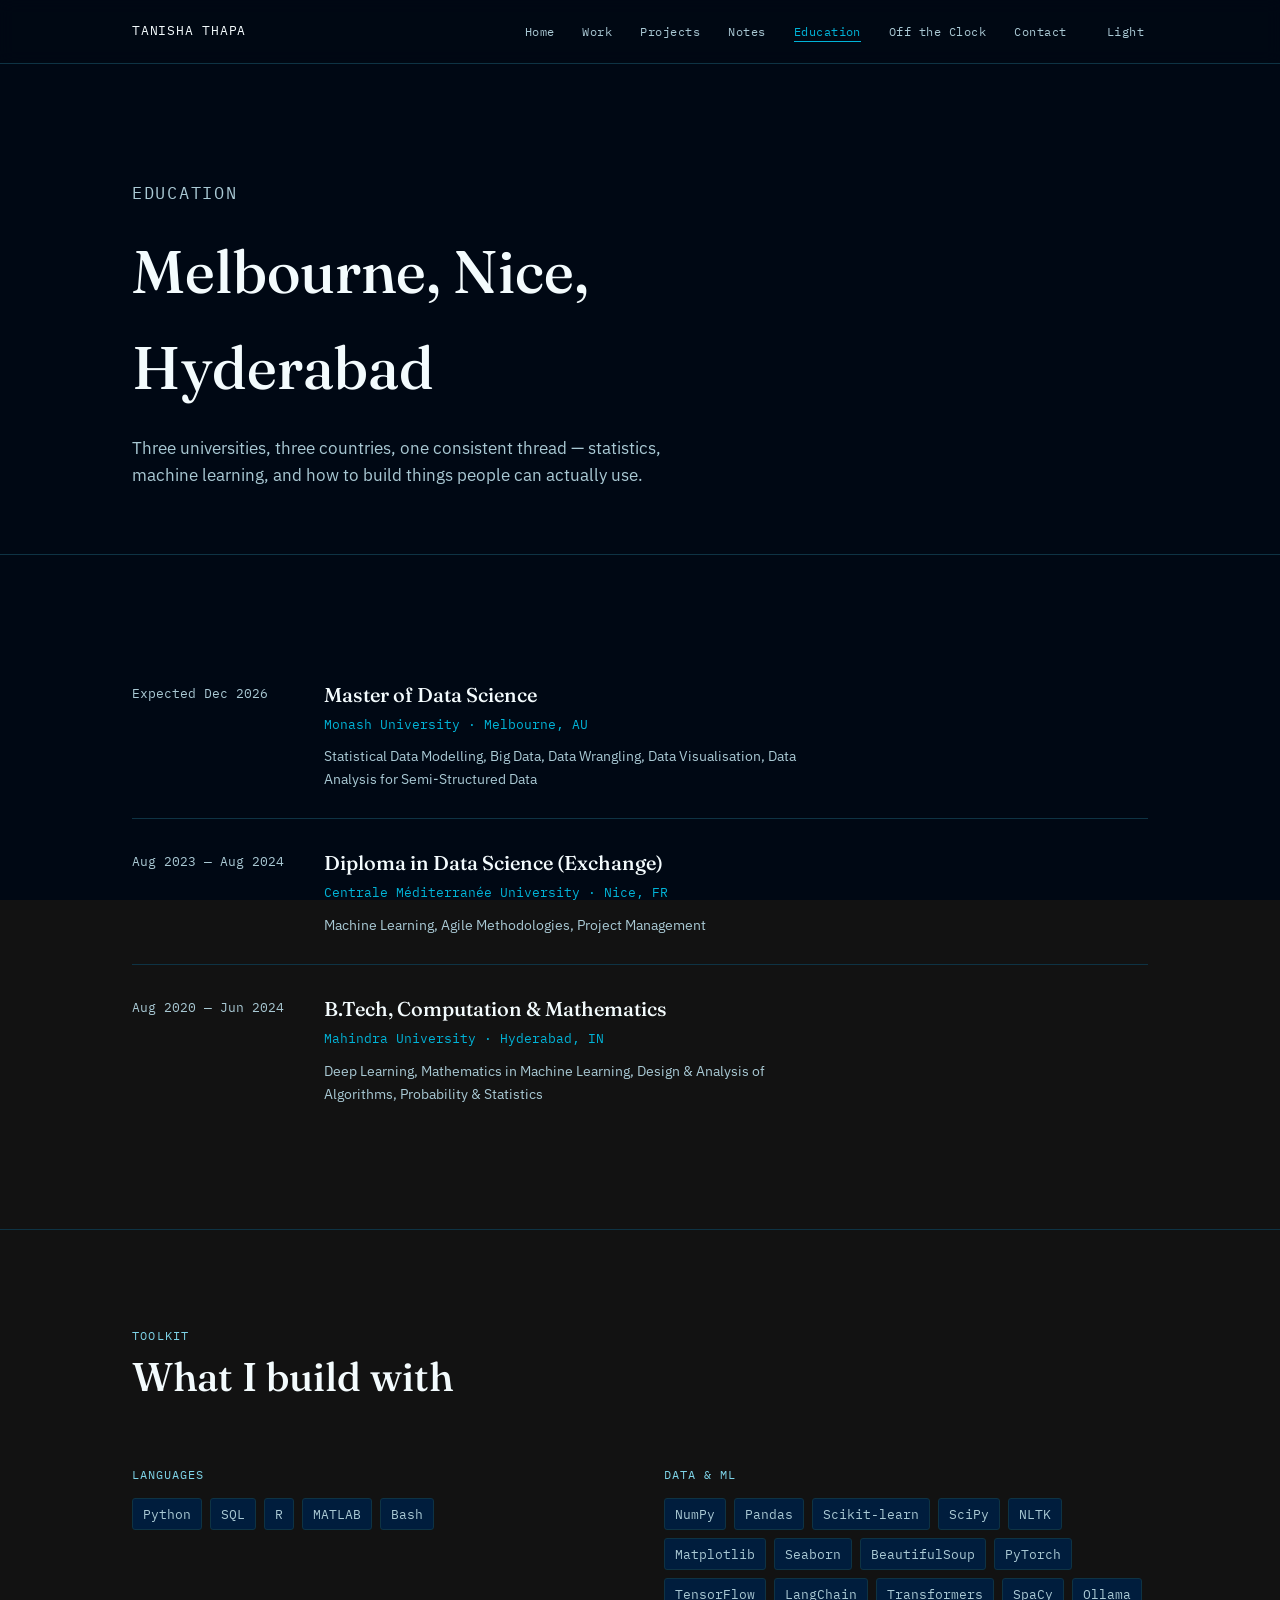
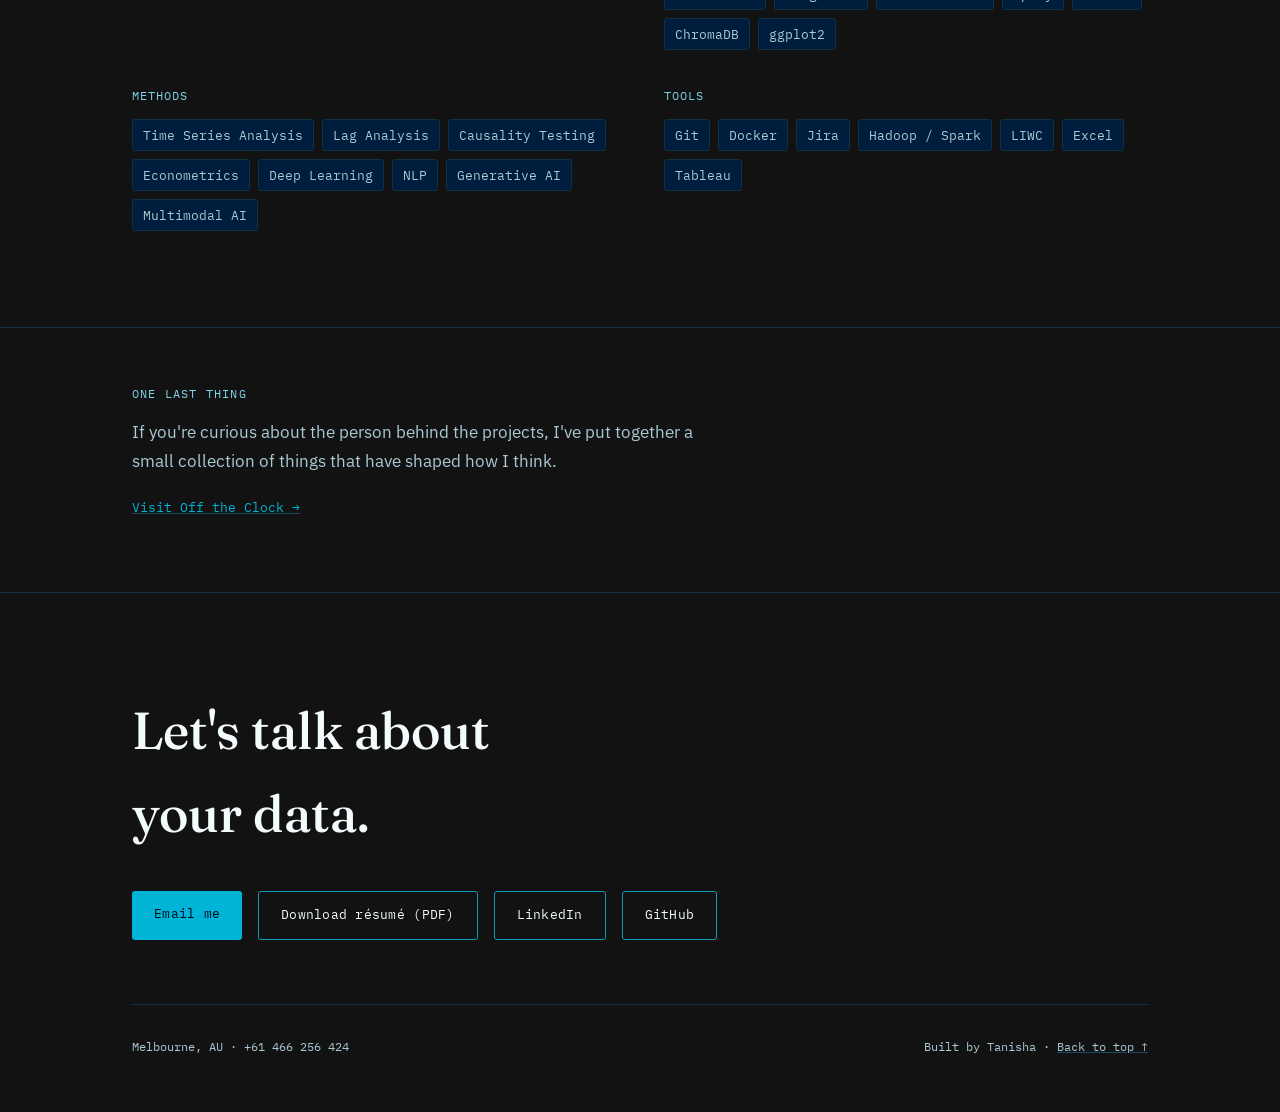
==== commit 4a7e5203: "Added new project and updates the website" ====
--- a/education.html
+++ b/education.html
@@ -6,6 +6,7 @@
 <title>Education — Tanisha Thapa</title>
 <meta name="description" content="Education and technical toolkit of Tanisha Thapa: Monash University, Centrale Méditerranée University, and Mahindra University.">
 <link rel="stylesheet" href="styles.css">
+<script>try{if(localStorage.getItem('theme')==='light')document.documentElement.setAttribute('data-theme','light')}catch(e){}</script>
 </head>
 <body>
 
--- a/styles.css
+++ b/styles.css
@@ -1,47 +1,81 @@
 @import url('https://fonts.googleapis.com/css2?family=Fraunces:ital,opsz,wght@0,9..144,400;0,9..144,500;0,9..144,600;1,9..144,500&family=IBM+Plex+Sans:wght@400;500;600&family=IBM+Plex+Mono:wght@400;500&display=swap');
 
 :root{
-  --paper:#F4F6FA;
-  --paper-dim:#E6EDF6;
-  --card:#EEF3FA;
-  --ink:#1B2430;
-  --ink-soft:#57626F;
-  --line:#D2DEEC;
-  --signal:#2C4A73;
-  --signal-soft:#4A6C99;
-  --pastel:#AFCBEC;
-  --pastel-deep:#8FB6E0;
-  --amber:#C4791E;
-  --amber-soft:#D99A46;
+  --ocean-deep:#000814;
+  --ocean-mid:#001d3d;
+  --ocean-bright:#00B4D8;
+  --ocean-mist:#F3FBFD;
+  --ocean-foam:#C5EEF6;
+  --ocean-ice:#8FDCEC;
+  --paper:var(--ocean-deep);
+  --paper-dim:#00101C;
+  --card:var(--ocean-mid);
+  --ink:var(--ocean-mist);
+  --ink-soft:#A9C9D4;
+  --line:#0E3344;
+  --signal:var(--ocean-bright);
+  --signal-soft:#7ED4E8;
+  --pastel:#134E62;
+  --pastel-deep:#1498B8;
+  --amber:#087A9A;
+  --amber-soft:var(--ocean-bright);
+  --nav-bg:rgba(0,8,20,0.88);
   --font-display:'Fraunces', serif;
   --font-body:'IBM Plex Sans', sans-serif;
   --font-mono:'IBM Plex Mono', monospace;
 }
 
+html[data-theme="light"]{
+  color-scheme:light;
+  --paper:var(--ocean-mist);
+  --paper-dim:#E3F4F8;
+  --card:#E7F6FA;
+  --ink:var(--ocean-deep);
+  --ink-soft:#3A5562;
+  --line:#C3E0E8;
+  --signal:var(--ocean-mid);
+  --signal-soft:#0C7490;
+  --pastel:#C5F1F8;
+  --pastel-deep:#67D4EA;
+  --nav-bg:rgba(243,251,253,0.92);
+}
+
 *{box-sizing:border-box; margin:0; padding:0;}
-html{scroll-behavior:smooth;}
+html{scroll-behavior:smooth; color-scheme:dark;}
 @media (prefers-reduced-motion: reduce){
   html{scroll-behavior:auto;}
   *{animation-duration:0.01ms !important; animation-iteration-count:1 !important; transition-duration:0.01ms !important;}
 }
 
 body{
-  background:var(--paper);
+  background:transparent;
   color:var(--ink);
   font-family:var(--font-body);
   line-height:1.6;
   -webkit-font-smoothing:antialiased;
   overflow-x:hidden;
 }
+body::before{
+  content:'';
+  position:fixed; inset:0; z-index:0;
+  background:var(--paper);
+  pointer-events:none;
+}
 a{color:inherit;}
 .wrap{max-width:1080px; margin:0 auto; padding:0 32px;}
 
 /* ---------- NAV ---------- */
 header.nav{
   position:fixed; top:0; left:0; right:0; z-index:100;
-  background:rgba(244,246,250,0.86);
+  background:var(--nav-bg);
   backdrop-filter:blur(8px);
   border-bottom:1px solid var(--line);
+  transition:background .25s ease, border-color .25s ease, backdrop-filter .25s ease;
+}
+header.nav.on-hero{
+  background:transparent;
+  backdrop-filter:none;
+  border-bottom-color:transparent;
 }
 .nav-inner{
   max-width:1080px; margin:0 auto; padding:18px 32px;
@@ -49,19 +83,38 @@
 }
 .nav-name{
   font-family:var(--font-mono); font-size:13px; letter-spacing:0.06em; text-decoration:none;
-}
+  transition:color .25s ease;
+}
+header.nav.on-hero .nav-name{color:var(--ocean-mist);}
 .nav-links{display:flex; gap:28px; list-style:none;}
 .nav-links a{
   font-family:var(--font-mono); font-size:12px; letter-spacing:0.04em;
   text-decoration:none; color:var(--ink-soft); position:relative; padding-bottom:3px;
+  transition:color .25s ease;
 }
 .nav-links a:hover, .nav-links a:focus-visible{color:var(--signal);}
 .nav-links a.active{color:var(--signal);}
+header.nav.on-hero .nav-links a{color:rgba(243,251,253,0.78);}
+header.nav.on-hero .nav-links a:hover,
+header.nav.on-hero .nav-links a:focus-visible,
+header.nav.on-hero .nav-links a.active{color:var(--ocean-mist);}
 .nav-links a::after{
   content:''; position:absolute; left:0; right:0; bottom:0; height:1px;
   background:var(--signal); transform:scaleX(0); transform-origin:left; transition:transform .25s ease;
 }
 .nav-links a:hover::after, .nav-links a.active::after{transform:scaleX(1);}
+header.nav.on-hero .nav-links a::after{background:var(--ocean-mist);}
+.theme-toggle{
+  margin-left:8px; flex:none;
+  font-family:var(--font-mono); font-size:12px; letter-spacing:0.04em;
+  color:var(--ink-soft); background:transparent;
+  border:none; padding:6px 4px; cursor:pointer;
+}
+.theme-toggle:hover,
+.theme-toggle:focus-visible{color:var(--signal);}
+header.nav.on-hero .theme-toggle{color:rgba(243,251,253,0.78);}
+header.nav.on-hero .theme-toggle:hover,
+header.nav.on-hero .theme-toggle:focus-visible{color:var(--ocean-mist);}
 @media (max-width:860px){ .nav-links li:nth-child(6){display:none;} }
 @media (max-width:680px){ .nav-links{gap:16px;} .nav-links li:nth-child(4){display:none;} }
 @media (max-width:520px){ .nav-links li:nth-child(3){display:none;} }
@@ -95,6 +148,53 @@
 .signal-line .seam{fill:var(--pastel-deep); opacity:0; animation:fadeIn .6s ease forwards;}
 @keyframes draw{ to{stroke-dashoffset:0;} }
 @keyframes fadeIn{ to{opacity:1;} }
+
+/* Oceanic preset from the Componentry animated gradient, behind the home hero. */
+.hero-ocean{
+  position:relative;
+  isolation:isolate;
+  min-height:100svh;
+  padding-bottom:96px;
+  border-top:none;
+  background:
+    radial-gradient(90% 70% at 78% 18%, rgba(0,180,216,0.9), transparent 52%),
+    radial-gradient(70% 80% at 12% 88%, var(--ocean-mid), transparent 58%),
+    var(--ocean-deep);
+  overflow:hidden;
+}
+.hero-gradient{
+  position:absolute; inset:0; z-index:0; pointer-events:none;
+}
+.hero-gradient canvas{display:block; width:100%; height:100%;}
+.pixel-canvas{
+  position:fixed; inset:0; z-index:1; pointer-events:none; overflow:hidden;
+}
+.pixel-canvas canvas{display:block; width:100%; height:100%;}
+body > *:not(.pixel-canvas){position:relative; z-index:2;}
+body > header.nav{position:fixed; z-index:100;}
+.hero-ocean::before{
+  content:'';
+  position:absolute; left:0; right:0; top:0; height:140px; z-index:1;
+  background:linear-gradient(to bottom, rgba(0,8,20,0.62), transparent);
+  pointer-events:none;
+}
+.hero-ocean::after{
+  content:'';
+  position:absolute; left:0; right:0; bottom:0; height:88px; z-index:1;
+  background:linear-gradient(to bottom, transparent, var(--paper));
+  pointer-events:none;
+}
+.hero-ocean .wrap{position:relative; z-index:2;}
+.hero-ocean .eyebrow{color:var(--ocean-foam);}
+.hero-ocean .eyebrow::before{background:var(--ocean-foam);}
+.hero-ocean h1.headline{color:var(--ocean-mist);}
+.hero-ocean h1.headline em{color:var(--ocean-ice);}
+.hero-ocean .hero-sub{color:rgba(243,251,253,0.84);}
+.hero-ocean .hero-meta{color:rgba(243,251,253,0.74);}
+.hero-ocean .hero-meta a{color:var(--ocean-ice); text-decoration-color:rgba(143,220,236,0.45);}
+.hero-ocean .hero-meta a:hover{text-decoration-color:var(--ocean-ice);}
+.hero-ocean .signal-line path{stroke:rgba(167,230,240,0.92);}
+.hero-ocean .signal-line .seam{fill:var(--pastel-deep);}
 
 /* ---------- PAGE HEADER (for non-home pages) ---------- */
 .page-header{padding:160px 0 64px; border-bottom:1px solid var(--line);}
@@ -169,6 +269,9 @@
 }
 .clock-text p{color:var(--ink-soft); font-size:16px; line-height:1.8; max-width:52ch;}
 .clock-text p + p{margin-top:16px;}
+.clock-row.reveal,
+.clock-row.reveal.in{transform:none;}
+.clock-photos{position:sticky; top:112px; align-self:start;}
 
 .photo-grid{display:grid; grid-template-columns:repeat(2,1fr); gap:12px;}
 .photo-grid img{width:100%; height:100%; object-fit:cover; display:block; border-radius:4px; border:1px solid var(--line);}
@@ -192,6 +295,35 @@
   margin-top:14px; font-family:var(--font-mono); font-size:12.5px;
   color:var(--ink-soft); text-align:center;
 }
+
+/* Scroll-driven circular gallery for the Off the Clock photos. */
+.circ-gallery{
+  max-width:none; height:520px; margin:0;
+  position:relative;
+}
+.circ-stage{
+  position:relative; height:100%;
+  perspective:900px; overflow:hidden;
+}
+.circ-card{
+  position:absolute; left:50%; top:42%;
+  width:min(210px, 78%);
+  margin:0; display:block;
+  transform-origin:center center;
+}
+.circ-card img{
+  width:100%; aspect-ratio:4/5; object-fit:cover; display:block;
+  border-radius:6px; border:1px solid var(--line);
+  box-shadow:0 16px 36px rgba(0,0,0,.35);
+}
+.circ-card .carousel-caption{
+  margin:10px 0 0;
+  font-family:var(--font-mono); font-size:12px; line-height:1.4;
+  color:var(--ink-soft); text-align:center;
+}
+@media (max-width:800px){
+  .circ-gallery{height:460px; margin:0 auto;}
+}
 .carousel-nav{
   display:flex; align-items:center; justify-content:center; gap:18px; margin-top:18px;
 }
@@ -223,22 +355,62 @@
 
 /* ---------- TEASER CARDS (home page) ---------- */
 .teaser-grid{
-  display:grid; grid-template-columns:repeat(4,1fr); gap:1px;
-  background:var(--line); border:1px solid var(--line);
+  position:relative;
+  display:grid; grid-template-columns:repeat(4,1fr);
+  background:transparent; border:none;
 }
 @media (max-width:900px){ .teaser-grid{grid-template-columns:repeat(2,1fr);} }
 @media (max-width:520px){ .teaser-grid{grid-template-columns:1fr;} }
+.teaser-hover{
+  position:absolute; z-index:1; pointer-events:none;
+  border-radius:24px;
+  background:rgba(0,29,61,0.8);
+  opacity:0;
+  transition:left .25s ease, top .25s ease, width .25s ease, height .25s ease, opacity .15s ease;
+}
 .teaser-card{
-  background:var(--paper); padding:36px 28px; display:flex; flex-direction:column;
-  min-height:240px; text-decoration:none; color:var(--ink); transition:background .2s ease;
-}
-.teaser-card:hover{background:var(--card);}
-.teaser-num{font-family:var(--font-mono); font-size:12px; color:var(--signal-soft); margin-bottom:16px;}
-.teaser-title{font-family:var(--font-display); font-size:22px; font-weight:500; margin-bottom:12px;}
-.teaser-card p{color:var(--ink-soft); font-size:14.5px; flex-grow:1;}
+  position:relative; display:block; height:100%;
+  padding:8px; text-decoration:none; color:inherit;
+  background:transparent; min-height:0;
+}
+.teaser-surface{
+  position:relative; z-index:2; height:100%;
+  display:flex; flex-direction:column;
+  min-height:240px; padding:32px 24px;
+  border-radius:16px; overflow:hidden;
+  background:#000814;
+  border:1px solid rgba(255,255,255,0.2);
+  transition:border-color .2s ease;
+}
+.teaser-card:hover .teaser-surface,
+.teaser-card:focus-visible .teaser-surface{border-color:#334155;}
+.teaser-num{
+  font-family:var(--font-mono); font-size:12px; letter-spacing:0.08em;
+  color:var(--signal-soft); margin-bottom:16px;
+}
+.teaser-title{
+  font-family:var(--font-display); font-size:22px; font-weight:500;
+  letter-spacing:0.02em; color:var(--ocean-mist); margin-bottom:0;
+}
+.teaser-surface p:not(.teaser-num){
+  margin-top:28px; color:#a1a1aa; font-size:14px;
+  letter-spacing:0.02em; line-height:1.7; flex-grow:1;
+}
 .teaser-link{
   font-family:var(--font-mono); font-size:12px; letter-spacing:0.04em; color:var(--signal);
-  margin-top:20px; display:inline-flex; align-items:center; gap:6px;
+  margin-top:28px; display:inline-flex; align-items:center; gap:6px;
+}
+html[data-theme="light"] .teaser-hover{background:rgba(197,241,248,0.95);}
+html[data-theme="light"] .teaser-surface{
+  background:#fff;
+  border-color:rgba(0,29,61,0.14);
+}
+html[data-theme="light"] .teaser-card:hover .teaser-surface,
+html[data-theme="light"] .teaser-card:focus-visible .teaser-surface{border-color:#67D4EA;}
+html[data-theme="light"] .teaser-title{color:var(--ocean-deep);}
+html[data-theme="light"] .teaser-surface p:not(.teaser-num){color:#3A5562;}
+@media (prefers-reduced-motion: reduce){
+  .teaser-hover{transition:opacity .15s ease;}
 }
 
 /* ---------- EXPERIENCE ---------- */
@@ -276,27 +448,56 @@
 .stat .label{font-size:13px; color:var(--ink-soft); margin-top:2px; display:block;}
 
 /* ---------- NOTES ---------- */
-.notes-grid{display:grid; grid-template-columns:repeat(3,1fr); gap:1px; background:var(--line); border:1px solid var(--line); margin-top:56px;}
+.notes-grid{
+  position:relative;
+  display:grid;
+  grid-template-columns:repeat(auto-fit, minmax(320px, 1fr));
+  background:transparent;
+  border:none;
+  margin-top:56px;
+}
 @media (max-width:800px){ .notes-grid{grid-template-columns:1fr;} }
-.note-card {background: var(--paper); padding: 32px 28px; display: flex; flex-direction: column; min-height: 220px; text-decoration: none; color: inherit;
-transition:
-    background .25s ease,
-    transform .25s ease;
-}
-.note-card:hover {background: var(--card); transform: translateY(-3px);}
-.note-card:focus-visible {outline: 2px solid var(--signal); outline-offset: -2px;}
-.note-num{font-family:var(--font-mono); font-size:12px; color:var(--signal-soft); margin-bottom:14px; flex-grow:0;}
+.note-card{
+  position:relative; display:block; height:100%;
+  padding:8px; text-decoration:none; color:inherit;
+  background:transparent; min-height:0;
+}
+.note-surface{
+  position:relative; z-index:2; height:100%;
+  display:flex; flex-direction:column;
+  min-height:240px; padding:32px 24px;
+  border-radius:16px; overflow:hidden;
+  background:#000814;
+  border:1px solid rgba(255,255,255,0.2);
+  transition:border-color .2s ease;
+}
+.note-card:hover .note-surface,
+.note-card:focus-visible .note-surface{border-color:#334155;}
+.note-num{font-family:var(--font-mono); font-size:12px; letter-spacing:0.08em; color:var(--signal-soft); margin-bottom:14px; flex-grow:0;}
 .note-topic{font-family:var(--font-mono); font-size:11px; letter-spacing:.08em;
   text-transform:uppercase; color:var(--signal-soft); margin-bottom:14px;
   line-height:1.4; min-height:2.8em; flex-grow:0;
 }
-.note-title{font-family:var(--font-display); font-size:20px; font-weight:500; margin-bottom:12px; flex-grow:0;}
-.note-card p{color:var(--ink-soft); font-size:14.5px;}
-.note-card > p:not(.note-topic):not(.note-status){flex-grow:1;}
+.note-title{
+  font-family:var(--font-display); font-size:20px; font-weight:500;
+  letter-spacing:0.02em; color:var(--ocean-mist); margin-bottom:0; flex-grow:0;
+}
+.note-surface > p:not(.note-topic):not(.note-status):not(.note-num){
+  margin-top:28px; color:#a1a1aa; font-size:14px;
+  letter-spacing:0.02em; line-height:1.7; flex-grow:1;
+}
 .note-status{
-  font-family:var(--font-mono); font-size:12px; color:var(--signal); margin-top:auto; letter-spacing:.04em; opacity:1; flex-grow:0;}
-.note-card.note-disabled{opacity:0.55; cursor:default;}
-.note-card.note-disabled:hover{background:var(--paper); transform:none;}
+  font-family:var(--font-mono); font-size:12px; color:var(--signal);
+  margin-top:28px; letter-spacing:.04em; flex-grow:0;
+}
+html[data-theme="light"] .note-surface{
+  background:#fff;
+  border-color:rgba(0,29,61,0.14);
+}
+html[data-theme="light"] .note-card:hover .note-surface,
+html[data-theme="light"] .note-card:focus-visible .note-surface{border-color:#67D4EA;}
+html[data-theme="light"] .note-title{color:var(--ocean-deep);}
+html[data-theme="light"] .note-surface > p:not(.note-topic):not(.note-status):not(.note-num){color:#3A5562;}
 
 /* ---------- ARTICLE PAGES ---------- */
 
